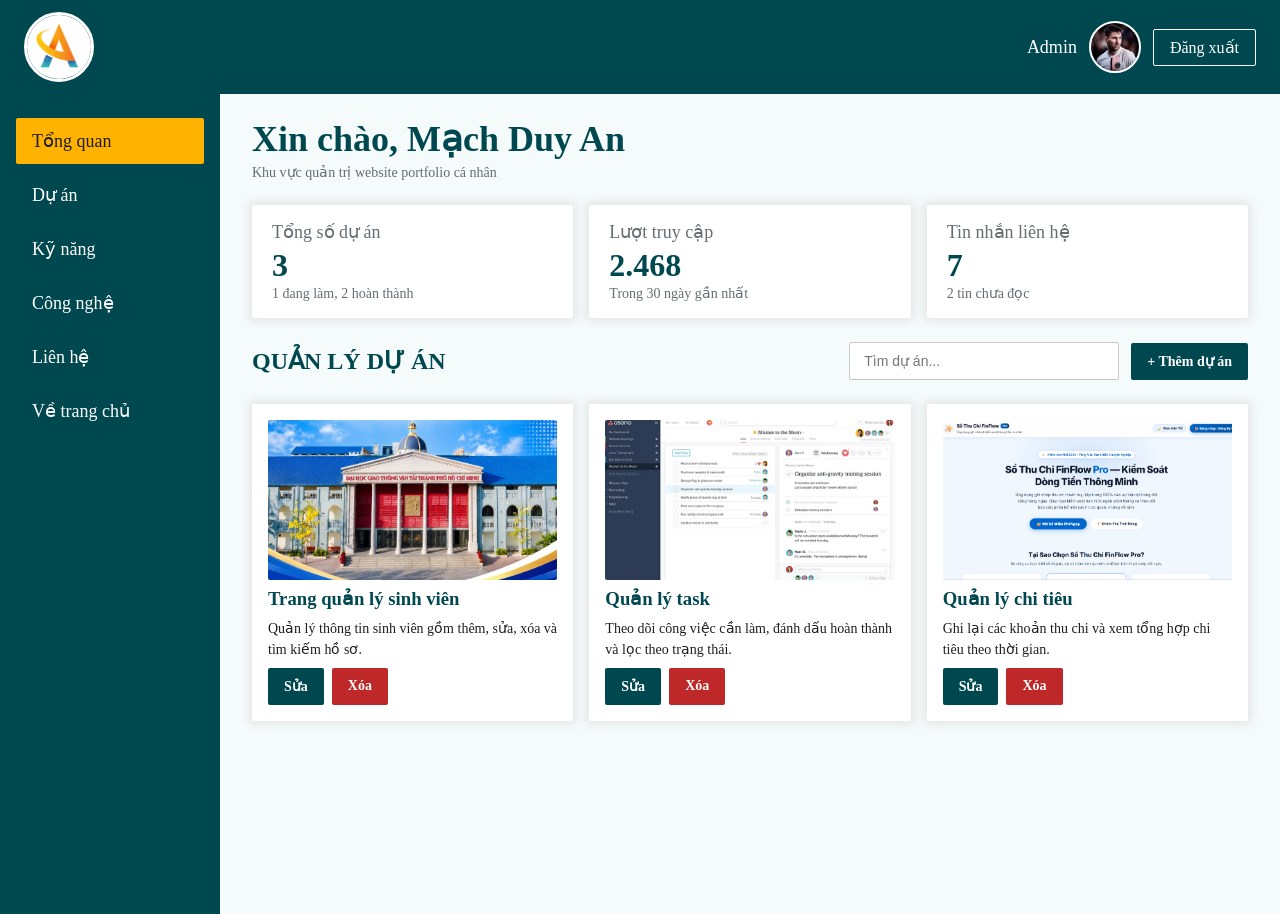
==== admin.html @ 251d4457 "first commit" ====
<!doctype html>
<html>
  <head>
    <title>Trang quản trị</title>
    <meta charset="utf-8" />
    <meta name="viewport" content="width=device-width, initial-scale=1.0" />
    <link rel="stylesheet" type="text/css" href="style.css" />
  </head>
  <body class="admin">
    <header class="topbar">
      <div class="brand">
        <img src="img/logo.jpg" alt="Logo" />
      </div>
      <div class="user">
        <span>Admin</span>
        <img src="img/avt.jpg" alt="Ảnh đại diện" />
        <a class="logout" href="login.html">Đăng xuất</a>
      </div>
    </header>

    <div class="layout">
      <aside class="sidebar">
        <ul>
          <li><a class="active" href="#">Tổng quan</a></li>
          <li><a href="#">Dự án</a></li>
          <li><a href="#">Kỹ năng</a></li>
          <li><a href="#">Công nghệ</a></li>
          <li><a href="#">Liên hệ</a></li>
          <li><a href="index.html">Về trang chủ</a></li>
        </ul>
      </aside>

      <main class="main">
        <div class="welcome">
          <h1>Xin chào, Mạch Duy An</h1>
          <p>Khu vực quản trị website portfolio cá nhân</p>
        </div>

        <section class="stats">
          <div class="stat">
            <p>Tổng số dự án</p>
            <strong>3</strong>
            <small>1 đang làm, 2 hoàn thành</small>
          </div>
          <div class="stat">
            <p>Lượt truy cập</p>
            <strong>2.468</strong>
            <small>Trong 30 ngày gần nhất</small>
          </div>
          <div class="stat">
            <p>Tin nhắn liên hệ</p>
            <strong>7</strong>
            <small>2 tin chưa đọc</small>
          </div>
        </section>

        <div class="toolbar">
          <h2>Quản lý dự án</h2>
          <div class="actions">
            <input type="text" placeholder="Tìm dự án..." />
            <a class="btn" href="#">+ Thêm dự án</a>
          </div>
        </div>

        <section class="cards">
          <div class="card">
            <img src="img/quanlysinhvien.png" alt="Trang quản lý sinh viên" />
            <h3>Trang quản lý sinh viên</h3>
            <p>Quản lý thông tin sinh viên gồm thêm, sửa, xóa và tìm kiếm hồ sơ.</p>
            <div class="btns">
              <a class="btn" href="#">Sửa</a>
              <a class="btn btn-danger" href="#">Xóa</a>
            </div>
          </div>
          <div class="card">
            <img src="img/quanlytask.jpg" alt="Quản lý task" />
            <h3>Quản lý task</h3>
            <p>Theo dõi công việc cần làm, đánh dấu hoàn thành và lọc theo trạng thái.</p>
            <div class="btns">
              <a class="btn" href="#">Sửa</a>
              <a class="btn btn-danger" href="#">Xóa</a>
            </div>
          </div>
          <div class="card">
            <img src="img/quanlychitieu.png" alt="Quản lý chi tiêu" />
            <h3>Quản lý chi tiêu</h3>
            <p>Ghi lại các khoản thu chi và xem tổng hợp chi tiêu theo thời gian.</p>
            <div class="btns">
              <a class="btn" href="#">Sửa</a>
              <a class="btn btn-danger" href="#">Xóa</a>
            </div>
          </div>
        </section>
      </main>
    </div>
  </body>
</html>
---- style.css ----
*{
    margin:0px;
}
html{
    scroll-behavior:smooth;
}
:root{
    /* Màu */
    --color-primary: rgb(0, 72, 80);
    --color-secondary: rgb(255, 179, 0);
    --color-accent: rgb(0, 170, 179);
    --color-dark: rgb(0, 42, 48);
    --color-background: rgb(245, 250, 250);
    --color-surface: rgb(255, 255, 255);
    --color-text: rgb(30, 30, 30);
    --color-muted: rgb(100, 110, 115);
    --color-border: rgb(200, 200, 200);
    --color-thumb: rgb(230, 230, 230);
    --color-danger: rgb(190, 40, 40);
    --shadow: rgba(200, 190, 190, 0.346) 0px 0px 10px 3px;

    /* Cỡ chữ */
    --font-size-small: 14px;
    --font-size-normal: 16px;
    --font-size-base: 18px;
    --font-size-medium: 20px;
    --font-size-large: 24px;
    --font-size-xlarge: 32px;
    --font-size-title: 36px;

    /* Bo góc */
    --radius: 2px;
    --radius-round: 50%;
}
body{
    width:1200px;
    max-width: 100%;
    margin:auto;
}
img{
    width:100%;
}

/* ===== Trang chủ ===== */
header{
    background-color: var(--color-primary);
    min-height:80px;
    display:grid;
    grid-template-columns: 1fr auto 1fr;
    align-items:center;
    gap:16px;
    padding:0px 24px;
    box-sizing:border-box;
    box-shadow: 0 0 0 100vmax var(--color-primary);
    clip-path: inset(0 -100vmax);
}
header .logo{
    justify-self:start;
}
header .loginbutton{
    justify-self:end;
}
.logo{
    display:flex;
    align-items: center;
    gap:12px;
    padding:5px;
}
.logo img{
    width:120px;
    height:120px;
    object-fit: cover;
    border-radius: var(--radius-round);
}
.profile-name{
    color: var(--color-surface);
    font-size: var(--font-size-medium);
    font-weight: bold;
    line-height: 1;
}
.search{
    display:flex;
    align-items: center;
}
#search-input{
    outline:none;
    border-radius: var(--radius);
    border:none;
    padding:10px 16px;
    font-size: var(--font-size-base);
    width: 350px;
}
.loginbutton{
    display:flex;
    padding:5px;
    align-items: center;
    gap:8px;
}
.login-btn{
    background-color: var(--color-surface);
    color: var(--color-primary);
    font-size: var(--font-size-medium);
    font-weight: bold;
    padding: 10px 24px;
    border-radius: var(--radius);
    text-decoration: none;
}
.login-btn:hover,
.project-btn:hover,
.submit:hover,
.btn:hover{
    background-color: var(--color-secondary);
    color: var(--color-text);
}
.footer-col a:hover{
    color: var(--color-secondary);
}
.box .back:hover{
    color: var(--color-accent);
}
nav{
    background-color: var(--color-primary);
    display:flex;
    justify-content: center;
    box-shadow: 0 0 0 100vmax var(--color-primary);
    clip-path: inset(0 -100vmax);
}
.menu-check{
    display:none;
}
.menu-icon{
    width:40px;
    display:none;
    cursor:pointer;
}
.menu-icon img{
    filter: invert(1);
}
.menu{
    display:flex;
    list-style: none;
    justify-content: center;
}
.menu>li{
    padding:8px 5px;
}
.menu a{
    text-decoration: none;
    color: var(--color-surface);
    font-size: var(--font-size-medium);
    font-weight: bold;
}
.menu>li:hover{
    background-color: var(--color-secondary);
}
section{
    min-height:280px;
}
.category-title{
    border-left: 5px var(--color-primary) solid;
    padding: 5px 10px;
    color: var(--color-primary);
    border-radius: var(--radius);
    margin: 20px 0px;
    text-transform: uppercase;
}
footer{
    background-color: var(--color-dark);
    color: var(--color-surface);
    min-height:80px;
    display:grid;
    grid-template-columns: repeat(2, 1fr);
    gap:16px;
    padding:24px 16px;
    box-shadow: 0 0 0 100vmax var(--color-dark);
    clip-path: inset(0 -100vmax);
}
.footer-col h3{
    color: var(--color-secondary);
    text-transform: uppercase;
    margin-bottom:8px;
}
.footer-col p{
    line-height:1.8;
}
.footer-col a{
    color: var(--color-surface);
    text-decoration:none;
}
.profile-card{
    display:grid;
    grid-template-columns: 1fr 1fr;
    gap:24px;
    align-items:center;
    padding:16px;
}
.profile-intro{
    order:1;
}
.profile-avatar{
    order:2;
    width:100%;
    max-width:420px;
    aspect-ratio:1 / 1;
    justify-self:center;
    object-fit:cover;
    border-radius: var(--radius-round);
    border:4px solid var(--color-secondary);
}
.profile-intro h1{
    color: var(--color-primary);
    font-size: var(--font-size-title);
}
.profile-major{
    color: var(--color-accent);
    font-size: var(--font-size-medium);
    margin-top:8px;
}
.profile-school{
    color: var(--color-accent);
    font-size: var(--font-size-base);
    margin-top:6px;
}
.profile-intro p{
    margin-top:12px;
    line-height:1.5;
}
.skills-section{
    display:grid;
    grid-template-columns: 1fr 2fr;
    gap:16px;
}
.skill-card{
    background-color: var(--color-surface);
    padding:16px;
    border-radius: var(--radius);
    box-shadow: var(--shadow);
}
.skill-card h3{
    color: var(--color-primary);
    margin-bottom:10px;
}
.skill-card ul{
    list-style:none;
}
.skill-card li{
    padding:4px 0px;
}
.tools-section{
    display:grid;
    grid-template-columns: repeat(3, 1fr);
    gap:16px;
    margin-bottom:16px;
}
.tool-card{
    display:flex;
    align-items:center;
    gap:16px;
    background-color: var(--color-surface);
    padding:16px;
    border-radius: var(--radius);
    box-shadow: var(--shadow);
}
.tool-icon{
    width:56px;
    height:56px;
    flex-shrink:0;
}
.tool-icon img{
    width:100%;
    height:100%;
    object-fit:contain;
}
.tool-card h3{
    color: var(--color-primary);
    margin-bottom:4px;
}
.project-section{
    display:grid;
    grid-template-columns: 2fr 1fr;
    gap:16px;
}
.project-card{
    background-color: var(--color-surface);
    padding:16px;
    border-radius: var(--radius);
    box-shadow: var(--shadow);
}
.project-featured{
    grid-row: span 2;
}
.project-card h3{
    color: var(--color-primary);
    margin-bottom:8px;
}
.project-thumb{
    aspect-ratio: 16 / 9;
    background-color: var(--color-thumb);
    border-radius: var(--radius);
    margin-bottom:8px;
    overflow:hidden;
}
.project-featured .project-thumb{
    aspect-ratio: 16 / 10;
}
.project-thumb img{
    width:100%;
    height:100%;
    object-fit:cover;
}
.project-card p{
    line-height:1.5;
}
.project-btn{
    display:inline-block;
    background-color: var(--color-primary);
    color: var(--color-surface);
    padding:10px 20px;
    border-radius: var(--radius);
    text-decoration:none;
    margin-top:8px;
}
@media(max-width: 1023px){
    .tools-section{
        grid-template-columns: repeat(2, 1fr);
    }
    #search-input{
        width:240px;
    }
    .project-section{
        grid-template-columns: 1fr;
    }
    .project-featured{
        grid-row: auto;
    }
}
@media(max-width: 767px){
    header{
        display:flex;
        justify-content:space-between;
        padding:8px 12px;
        gap:8px;
    }
    .logo{
        gap:8px;
        padding:0px;
    }
    .logo img{
        width:56px;
        height:56px;
    }
    .menu-icon{
        display:block;
        width:36px;
        order:-1;
    }
    .profile-name{
        font-size: var(--font-size-normal);
    }
    .search{
        flex:1;
        min-width:0;
        max-width:220px;
    }
    #search-input{
        width:100%;
        min-width:0;
        box-sizing:border-box;
        font-size: var(--font-size-small);
        padding:8px 12px;
    }
    .login-btn{
        font-size: var(--font-size-small);
        padding:8px 12px;
        white-space:nowrap;
    }
    nav{
        flex-direction: column;
    }
    .menu{
        display:none;
        flex-direction: column;
        width:100%;
    }
    .menu-check:checked ~ nav .menu{
        display:flex;
    }
    .menu>li{
        text-align:center;
    }
    .profile-card{
        grid-template-columns: 1fr;
        justify-items:center;
        text-align:center;
    }
    .profile-intro,
    .profile-avatar{
        order:0;
    }
    .profile-avatar{
        width:200px;
        height:200px;
        aspect-ratio:auto;
    }
    .skills-section,
    .tools-section,
    footer{
        grid-template-columns: 1fr;
    }
}

/* ===== Trang đăng nhập ===== */
.auth{
    width:100%;
    max-width:none;
    min-height:100vh;
    display:flex;
    flex-direction:column;
    background-color: var(--color-background);
    color: var(--color-text);
}
.auth footer{
    margin-top:auto;
}
.brand span{
    color: var(--color-surface);
    font-size: var(--font-size-medium);
    font-weight:bold;
}
.login{
    width:calc(100% - 32px);
    max-width:900px;
    margin:40px auto;
    display:grid;
    grid-template-columns: 1fr 1fr;
    box-shadow: var(--shadow);
}
.intro{
    background-color: var(--color-primary);
    color: var(--color-surface);
    padding:40px 32px;
    display:flex;
    flex-direction:column;
    justify-content:center;
    gap:16px;
    border-left:5px solid var(--color-secondary);
}
.intro h2{
    font-size: var(--font-size-title);
    color: var(--color-secondary);
}
.intro p{
    font-size: var(--font-size-base);
    line-height:1.6;
}
.intro ul{
    padding-left:20px;
    line-height:1.8;
}
.box{
    background-color: var(--color-surface);
    padding:40px 32px;
    display:flex;
    flex-direction:column;
    justify-content:center;
}
.box h1{
    color: var(--color-primary);
    text-align:center;
    margin-bottom:24px;
}
.box label{
    display:block;
    color: var(--color-primary);
    font-weight:bold;
    margin-bottom:6px;
}
.box input{
    width:100%;
    box-sizing:border-box;
    padding:10px 12px;
    font-size: var(--font-size-normal);
    border:1px solid var(--color-border);
    border-radius: var(--radius);
    margin-bottom:16px;
}
.submit{
    display:block;
    text-align:center;
    padding:12px;
    font-size: var(--font-size-base);
    font-weight:bold;
    color: var(--color-surface);
    background-color: var(--color-primary);
    border-radius: var(--radius);
    text-decoration:none;
}
.box .back{
    display:block;
    text-align:center;
    margin-top:16px;
    color: var(--color-primary);
}

/* ===== Trang quản trị ===== */
.admin{
    width:100%;
    max-width:none;
    background-color: var(--color-background);
    color: var(--color-text);
}
.topbar{
    display:flex;
    justify-content:space-between;
    align-items:center;
    flex-wrap:wrap;
    gap:12px;
    padding:12px 24px;
    background-color: var(--color-primary);
    min-height:80px;
}
.brand{
    display:flex;
    align-items:center;
    gap:12px;
}
.brand img{
    width:64px;
    height:64px;
    object-fit:cover;
    border-radius: var(--radius-round);
    border:3px solid var(--color-surface);
}
.user{
    display:flex;
    align-items:center;
    gap:12px;
}
.user span{
    color: var(--color-surface);
    font-size: var(--font-size-base);
}
.user img{
    width:48px;
    height:48px;
    object-fit:cover;
    border-radius: var(--radius-round);
    border:2px solid var(--color-surface);
}
.logout{
    color: var(--color-surface);
    text-decoration:none;
    padding:8px 16px;
    border:1px solid var(--color-surface);
    border-radius: var(--radius);
}
.logout:hover{
    background-color: var(--color-secondary);
    border-color: var(--color-secondary);
    color: var(--color-text);
}
.layout{
    display:grid;
    grid-template-columns: 220px 1fr;
    min-height: calc(100vh - 80px);
}
.sidebar{
    background-color: var(--color-primary);
    padding:24px 16px;
}
.sidebar ul{
    list-style:none;
    padding:0px;
    display:flex;
    flex-direction:column;
    gap:8px;
}
.sidebar a{
    display:block;
    padding:12px 16px;
    color: var(--color-surface);
    text-decoration:none;
    font-size: var(--font-size-base);
    border-radius: var(--radius);
}
.sidebar a.active,
.sidebar a:hover{
    background-color: var(--color-secondary);
    color: var(--color-text);
}
.main{
    display:flex;
    flex-direction:column;
    gap:24px;
    padding:24px 32px;
    min-width:0;
}
.main section{
    min-height:0;
}
.welcome h1{
    color: var(--color-primary);
    font-size: var(--font-size-title);
}
.welcome p{
    color: var(--color-muted);
    font-size: var(--font-size-small);
    margin-top:4px;
}
.stats{
    display:grid;
    grid-template-columns: repeat(auto-fit, minmax(200px, 1fr));
    gap:16px;
}
.stat{
    background-color: var(--color-surface);
    padding:16px 20px;
    border-radius: var(--radius);
    box-shadow: var(--shadow);
}
.stat p{
    color: var(--color-muted);
    font-size: var(--font-size-base);
}
.stat strong{
    display:block;
    color: var(--color-primary);
    font-size: var(--font-size-xlarge);
    margin-top:4px;
}
.stat small{
    color: var(--color-muted);
    font-size: var(--font-size-small);
}
.toolbar{
    display:flex;
    justify-content:space-between;
    align-items:center;
    flex-wrap:wrap;
    gap:12px;
}
.toolbar h2{
    color: var(--color-primary);
    font-size: var(--font-size-large);
    text-transform:uppercase;
}
.actions{
    display:flex;
    gap:12px;
    flex-wrap:wrap;
    align-items:center;
}
.actions input{
    padding:10px 14px;
    font-size: var(--font-size-small);
    border:1px solid var(--color-border);
    border-radius: var(--radius);
    width:240px;
}
.btn{
    display:inline-block;
    padding:10px 16px;
    font-size: var(--font-size-small);
    font-weight:bold;
    border-radius: var(--radius);
    text-decoration:none;
    color: var(--color-surface);
    background-color: var(--color-primary);
}
.btn-danger{
    background-color: var(--color-danger);
}
.cards{
    display:grid;
    grid-template-columns: repeat(auto-fit, minmax(240px, 1fr));
    gap:16px;
}
.card{
    background-color: var(--color-surface);
    padding:16px;
    border-radius: var(--radius);
    box-shadow: var(--shadow);
    display:flex;
    flex-direction:column;
    gap:8px;
}
.card img{
    height:160px;
    object-fit:cover;
    border-radius: var(--radius);
}
.card h3{
    color: var(--color-primary);
}
.card p{
    font-size: var(--font-size-small);
    line-height:1.5;
}
.btns{
    display:flex;
    gap:8px;
    margin-top:auto;
}
@media(max-width: 1023px){
    .layout{
        grid-template-columns: 180px 1fr;
    }
    .main{
        padding:24px 20px;
    }
}
@media(max-width: 767px){
    .topbar{
        padding:12px 16px;
    }
    .brand img{
        width:48px;
        height:48px;
    }
    .layout{
        grid-template-columns: 1fr;
    }
    .sidebar{
        padding:12px 16px;
    }
    .sidebar ul{
        flex-direction:row;
        flex-wrap:wrap;
    }
    .sidebar a{
        padding:8px 12px;
    }
    .main{
        padding:16px;
    }
    .actions input{
        width:100%;
    }
    .cards{
        grid-template-columns: 1fr;
    }
    .card img{
        height:140px;
    }
    .login{
        grid-template-columns: 1fr;
        margin:24px auto;
    }
    .intro{
        padding:24px 20px;
    }
    .intro h2{
        font-size: var(--font-size-large);
    }
    .box{
        padding:24px 20px;
    }
}
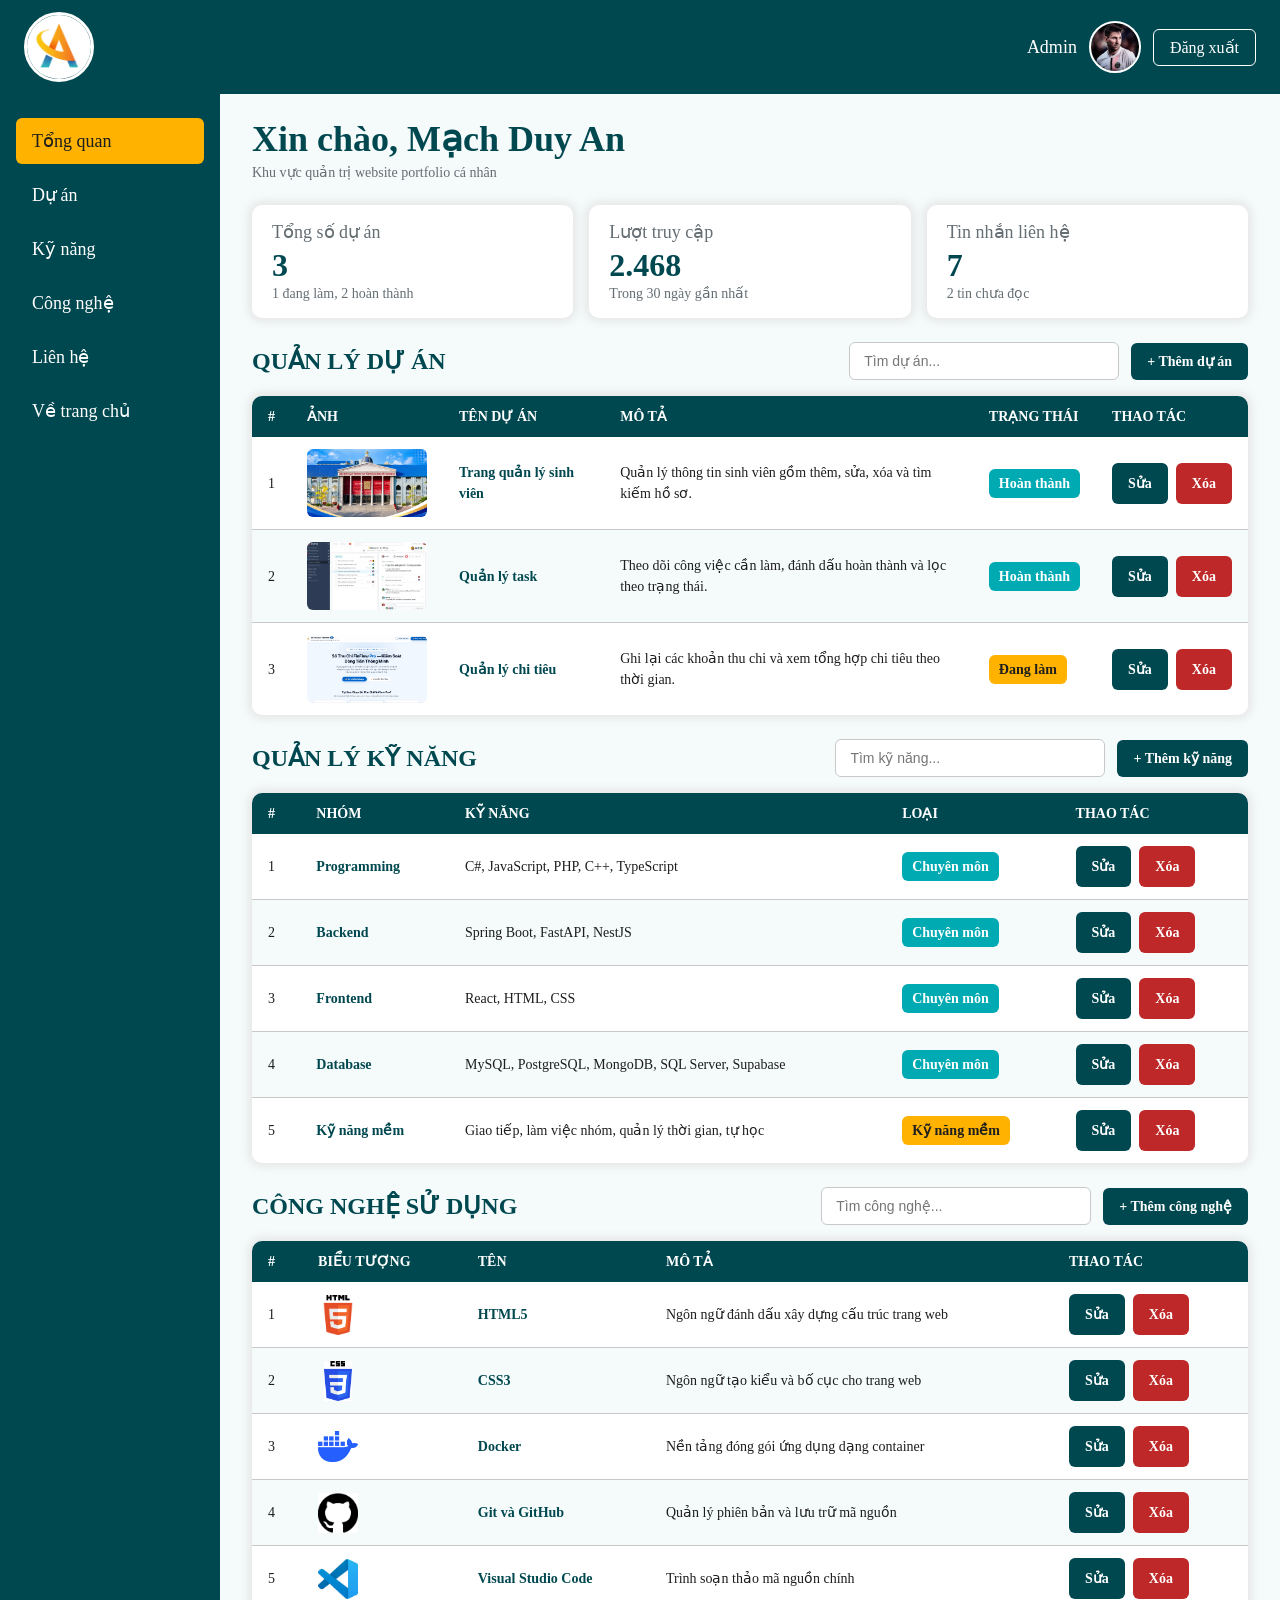
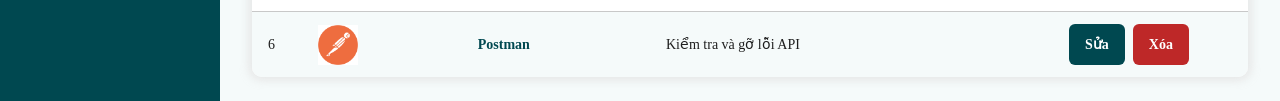
==== commit 037a2468: "update admin stype.css" ====
--- a/admin.html
+++ b/admin.html
@@ -22,9 +22,9 @@
       <aside class="sidebar">
         <ul>
           <li><a class="active" href="#">Tổng quan</a></li>
-          <li><a href="#">Dự án</a></li>
-          <li><a href="#">Kỹ năng</a></li>
-          <li><a href="#">Công nghệ</a></li>
+          <li><a href="#du-an">Dự án</a></li>
+          <li><a href="#ky-nang">Kỹ năng</a></li>
+          <li><a href="#cong-nghe">Công nghệ</a></li>
           <li><a href="#">Liên hệ</a></li>
           <li><a href="index.html">Về trang chủ</a></li>
         </ul>
@@ -54,41 +54,250 @@
           </div>
         </section>
 
-        <div class="toolbar">
-          <h2>Quản lý dự án</h2>
-          <div class="actions">
-            <input type="text" placeholder="Tìm dự án..." />
-            <a class="btn" href="#">+ Thêm dự án</a>
-          </div>
-        </div>
-
-        <section class="cards">
-          <div class="card">
-            <img src="img/quanlysinhvien.png" alt="Trang quản lý sinh viên" />
-            <h3>Trang quản lý sinh viên</h3>
-            <p>Quản lý thông tin sinh viên gồm thêm, sửa, xóa và tìm kiếm hồ sơ.</p>
-            <div class="btns">
-              <a class="btn" href="#">Sửa</a>
-              <a class="btn btn-danger" href="#">Xóa</a>
+        <section class="panel" id="du-an">
+          <div class="toolbar">
+            <h2>Quản lý dự án</h2>
+            <div class="actions">
+              <input type="text" placeholder="Tìm dự án..." />
+              <a class="btn" href="#">+ Thêm dự án</a>
             </div>
           </div>
-          <div class="card">
-            <img src="img/quanlytask.jpg" alt="Quản lý task" />
-            <h3>Quản lý task</h3>
-            <p>Theo dõi công việc cần làm, đánh dấu hoàn thành và lọc theo trạng thái.</p>
-            <div class="btns">
-              <a class="btn" href="#">Sửa</a>
-              <a class="btn btn-danger" href="#">Xóa</a>
+          <div class="table-box">
+            <table>
+              <thead>
+                <tr>
+                  <th>#</th>
+                  <th>Ảnh</th>
+                  <th>Tên dự án</th>
+                  <th>Mô tả</th>
+                  <th>Trạng thái</th>
+                  <th>Thao tác</th>
+                </tr>
+              </thead>
+              <tbody>
+                <tr>
+                  <td>1</td>
+                  <td><img class="thumb" src="img/quanlysinhvien.png" alt="Trang quản lý sinh viên" /></td>
+                  <td><b>Trang quản lý sinh viên</b></td>
+                  <td>Quản lý thông tin sinh viên gồm thêm, sửa, xóa và tìm kiếm hồ sơ.</td>
+                  <td><span class="tag tag-done">Hoàn thành</span></td>
+                  <td>
+                    <div class="btns">
+                      <a class="btn" href="#">Sửa</a>
+                      <a class="btn btn-danger" href="#">Xóa</a>
+                    </div>
+                  </td>
+                </tr>
+                <tr>
+                  <td>2</td>
+                  <td><img class="thumb" src="img/quanlytask.jpg" alt="Quản lý task" /></td>
+                  <td><b>Quản lý task</b></td>
+                  <td>Theo dõi công việc cần làm, đánh dấu hoàn thành và lọc theo trạng thái.</td>
+                  <td><span class="tag tag-done">Hoàn thành</span></td>
+                  <td>
+                    <div class="btns">
+                      <a class="btn" href="#">Sửa</a>
+                      <a class="btn btn-danger" href="#">Xóa</a>
+                    </div>
+                  </td>
+                </tr>
+                <tr>
+                  <td>3</td>
+                  <td><img class="thumb" src="img/quanlychitieu.png" alt="Quản lý chi tiêu" /></td>
+                  <td><b>Quản lý chi tiêu</b></td>
+                  <td>Ghi lại các khoản thu chi và xem tổng hợp chi tiêu theo thời gian.</td>
+                  <td><span class="tag tag-doing">Đang làm</span></td>
+                  <td>
+                    <div class="btns">
+                      <a class="btn" href="#">Sửa</a>
+                      <a class="btn btn-danger" href="#">Xóa</a>
+                    </div>
+                  </td>
+                </tr>
+              </tbody>
+            </table>
+          </div>
+        </section>
+
+        <section class="panel" id="ky-nang">
+          <div class="toolbar">
+            <h2>Quản lý kỹ năng</h2>
+            <div class="actions">
+              <input type="text" placeholder="Tìm kỹ năng..." />
+              <a class="btn" href="#">+ Thêm kỹ năng</a>
             </div>
           </div>
-          <div class="card">
-            <img src="img/quanlychitieu.png" alt="Quản lý chi tiêu" />
-            <h3>Quản lý chi tiêu</h3>
-            <p>Ghi lại các khoản thu chi và xem tổng hợp chi tiêu theo thời gian.</p>
-            <div class="btns">
-              <a class="btn" href="#">Sửa</a>
-              <a class="btn btn-danger" href="#">Xóa</a>
+          <div class="table-box">
+            <table>
+              <thead>
+                <tr>
+                  <th>#</th>
+                  <th>Nhóm</th>
+                  <th>Kỹ năng</th>
+                  <th>Loại</th>
+                  <th>Thao tác</th>
+                </tr>
+              </thead>
+              <tbody>
+                <tr>
+                  <td>1</td>
+                  <td><b>Programming</b></td>
+                  <td>C#, JavaScript, PHP, C++, TypeScript</td>
+                  <td><span class="tag tag-done">Chuyên môn</span></td>
+                  <td>
+                    <div class="btns">
+                      <a class="btn" href="#">Sửa</a>
+                      <a class="btn btn-danger" href="#">Xóa</a>
+                    </div>
+                  </td>
+                </tr>
+                <tr>
+                  <td>2</td>
+                  <td><b>Backend</b></td>
+                  <td>Spring Boot, FastAPI, NestJS</td>
+                  <td><span class="tag tag-done">Chuyên môn</span></td>
+                  <td>
+                    <div class="btns">
+                      <a class="btn" href="#">Sửa</a>
+                      <a class="btn btn-danger" href="#">Xóa</a>
+                    </div>
+                  </td>
+                </tr>
+                <tr>
+                  <td>3</td>
+                  <td><b>Frontend</b></td>
+                  <td>React, HTML, CSS</td>
+                  <td><span class="tag tag-done">Chuyên môn</span></td>
+                  <td>
+                    <div class="btns">
+                      <a class="btn" href="#">Sửa</a>
+                      <a class="btn btn-danger" href="#">Xóa</a>
+                    </div>
+                  </td>
+                </tr>
+                <tr>
+                  <td>4</td>
+                  <td><b>Database</b></td>
+                  <td>MySQL, PostgreSQL, MongoDB, SQL Server, Supabase</td>
+                  <td><span class="tag tag-done">Chuyên môn</span></td>
+                  <td>
+                    <div class="btns">
+                      <a class="btn" href="#">Sửa</a>
+                      <a class="btn btn-danger" href="#">Xóa</a>
+                    </div>
+                  </td>
+                </tr>
+                <tr>
+                  <td>5</td>
+                  <td><b>Kỹ năng mềm</b></td>
+                  <td>Giao tiếp, làm việc nhóm, quản lý thời gian, tự học</td>
+                  <td><span class="tag tag-doing">Kỹ năng mềm</span></td>
+                  <td>
+                    <div class="btns">
+                      <a class="btn" href="#">Sửa</a>
+                      <a class="btn btn-danger" href="#">Xóa</a>
+                    </div>
+                  </td>
+                </tr>
+              </tbody>
+            </table>
+          </div>
+        </section>
+
+        <section class="panel" id="cong-nghe">
+          <div class="toolbar">
+            <h2>Công nghệ sử dụng</h2>
+            <div class="actions">
+              <input type="text" placeholder="Tìm công nghệ..." />
+              <a class="btn" href="#">+ Thêm công nghệ</a>
             </div>
+          </div>
+          <div class="table-box">
+            <table>
+              <thead>
+                <tr>
+                  <th>#</th>
+                  <th>Biểu tượng</th>
+                  <th>Tên</th>
+                  <th>Mô tả</th>
+                  <th>Thao tác</th>
+                </tr>
+              </thead>
+              <tbody>
+                <tr>
+                  <td>1</td>
+                  <td><img class="icon" src="img/html.png" alt="HTML5" /></td>
+                  <td><b>HTML5</b></td>
+                  <td>Ngôn ngữ đánh dấu xây dựng cấu trúc trang web</td>
+                  <td>
+                    <div class="btns">
+                      <a class="btn" href="#">Sửa</a>
+                      <a class="btn btn-danger" href="#">Xóa</a>
+                    </div>
+                  </td>
+                </tr>
+                <tr>
+                  <td>2</td>
+                  <td><img class="icon" src="img/css.png" alt="CSS3" /></td>
+                  <td><b>CSS3</b></td>
+                  <td>Ngôn ngữ tạo kiểu và bố cục cho trang web</td>
+                  <td>
+                    <div class="btns">
+                      <a class="btn" href="#">Sửa</a>
+                      <a class="btn btn-danger" href="#">Xóa</a>
+                    </div>
+                  </td>
+                </tr>
+                <tr>
+                  <td>3</td>
+                  <td><img class="icon" src="img/docker.png" alt="Docker" /></td>
+                  <td><b>Docker</b></td>
+                  <td>Nền tảng đóng gói ứng dụng dạng container</td>
+                  <td>
+                    <div class="btns">
+                      <a class="btn" href="#">Sửa</a>
+                      <a class="btn btn-danger" href="#">Xóa</a>
+                    </div>
+                  </td>
+                </tr>
+                <tr>
+                  <td>4</td>
+                  <td><img class="icon" src="img/github.png" alt="Git và GitHub" /></td>
+                  <td><b>Git và GitHub</b></td>
+                  <td>Quản lý phiên bản và lưu trữ mã nguồn</td>
+                  <td>
+                    <div class="btns">
+                      <a class="btn" href="#">Sửa</a>
+                      <a class="btn btn-danger" href="#">Xóa</a>
+                    </div>
+                  </td>
+                </tr>
+                <tr>
+                  <td>5</td>
+                  <td><img class="icon" src="img/vscode.jpg" alt="Visual Studio Code" /></td>
+                  <td><b>Visual Studio Code</b></td>
+                  <td>Trình soạn thảo mã nguồn chính</td>
+                  <td>
+                    <div class="btns">
+                      <a class="btn" href="#">Sửa</a>
+                      <a class="btn btn-danger" href="#">Xóa</a>
+                    </div>
+                  </td>
+                </tr>
+                <tr>
+                  <td>6</td>
+                  <td><img class="icon" src="img/postman.png" alt="Postman" /></td>
+                  <td><b>Postman</b></td>
+                  <td>Kiểm tra và gỡ lỗi API</td>
+                  <td>
+                    <div class="btns">
+                      <a class="btn" href="#">Sửa</a>
+                      <a class="btn btn-danger" href="#">Xóa</a>
+                    </div>
+                  </td>
+                </tr>
+              </tbody>
+            </table>
           </div>
         </section>
       </main>
--- a/style.css
+++ b/style.css
@@ -29,7 +29,8 @@
     --font-size-title: 36px;
 
     /* Bo góc */
-    --radius: 2px;
+    --radius: 6px;
+    --radius-card: 10px;
     --radius-round: 50%;
 }
 body{
@@ -143,6 +144,7 @@
 }
 .menu>li{
     padding:8px 5px;
+    border-radius: var(--radius);
 }
 .menu a{
     text-decoration: none;
@@ -233,7 +235,7 @@
 .skill-card{
     background-color: var(--color-surface);
     padding:16px;
-    border-radius: var(--radius);
+    border-radius: var(--radius-card);
     box-shadow: var(--shadow);
 }
 .skill-card h3{
@@ -258,7 +260,7 @@
     gap:16px;
     background-color: var(--color-surface);
     padding:16px;
-    border-radius: var(--radius);
+    border-radius: var(--radius-card);
     box-shadow: var(--shadow);
 }
 .tool-icon{
@@ -283,7 +285,7 @@
 .project-card{
     background-color: var(--color-surface);
     padding:16px;
-    border-radius: var(--radius);
+    border-radius: var(--radius-card);
     box-shadow: var(--shadow);
 }
 .project-featured{
@@ -434,6 +436,8 @@
     display:grid;
     grid-template-columns: 1fr 1fr;
     box-shadow: var(--shadow);
+    border-radius: var(--radius-card);
+    overflow:hidden;
 }
 .intro{
     background-color: var(--color-primary);
@@ -615,7 +619,7 @@
 .stat{
     background-color: var(--color-surface);
     padding:16px 20px;
-    border-radius: var(--radius);
+    border-radius: var(--radius-card);
     box-shadow: var(--shadow);
 }
 .stat p{
@@ -670,36 +674,81 @@
 .btn-danger{
     background-color: var(--color-danger);
 }
-.cards{
-    display:grid;
-    grid-template-columns: repeat(auto-fit, minmax(240px, 1fr));
+.panel{
+    display:flex;
+    flex-direction:column;
     gap:16px;
 }
-.card{
+.table-box{
     background-color: var(--color-surface);
-    padding:16px;
-    border-radius: var(--radius);
+    border-radius: var(--radius-card);
     box-shadow: var(--shadow);
-    display:flex;
-    flex-direction:column;
+    overflow-x:auto;
+}
+table{
+    width:100%;
+    border-collapse:collapse;
+    font-size: var(--font-size-small);
+}
+th,
+td{
+    padding:12px 16px;
+    text-align:left;
+    vertical-align:middle;
+}
+th{
+    background-color: var(--color-primary);
+    color: var(--color-surface);
+    text-transform:uppercase;
+    white-space:nowrap;
+}
+td{
+    border-bottom:1px solid var(--color-border);
+    line-height:1.5;
+}
+tbody tr:nth-child(even){
+    background-color: var(--color-background);
+}
+tbody tr:hover{
+    background-color: var(--color-thumb);
+}
+tbody tr:last-child td{
+    border-bottom:none;
+}
+td b{
+    color: var(--color-primary);
+}
+.thumb{
+    width:120px;
+    height:68px;
+    object-fit:cover;
+    border-radius: var(--radius);
+    display:block;
+}
+.icon{
+    width:40px;
+    height:40px;
+    object-fit:contain;
+    display:block;
+}
+.tag{
+    display:inline-block;
+    padding:4px 10px;
+    border-radius: var(--radius);
+    font-weight:bold;
+    white-space:nowrap;
+}
+.tag-done{
+    background-color: var(--color-accent);
+    color: var(--color-surface);
+}
+.tag-doing{
+    background-color: var(--color-secondary);
+    color: var(--color-text);
+}
+.btns{
+    display:flex;
     gap:8px;
-}
-.card img{
-    height:160px;
-    object-fit:cover;
-    border-radius: var(--radius);
-}
-.card h3{
-    color: var(--color-primary);
-}
-.card p{
-    font-size: var(--font-size-small);
-    line-height:1.5;
-}
-.btns{
-    display:flex;
-    gap:8px;
-    margin-top:auto;
 }
 @media(max-width: 1023px){
     .layout{
@@ -736,11 +785,16 @@
     .actions input{
         width:100%;
     }
-    .cards{
-        grid-template-columns: 1fr;
-    }
-    .card img{
-        height:140px;
+    table{
+        min-width:640px;
+    }
+    th,
+    td{
+        padding:10px 12px;
+    }
+    .thumb{
+        width:90px;
+        height:52px;
     }
     .login{
         grid-template-columns: 1fr;
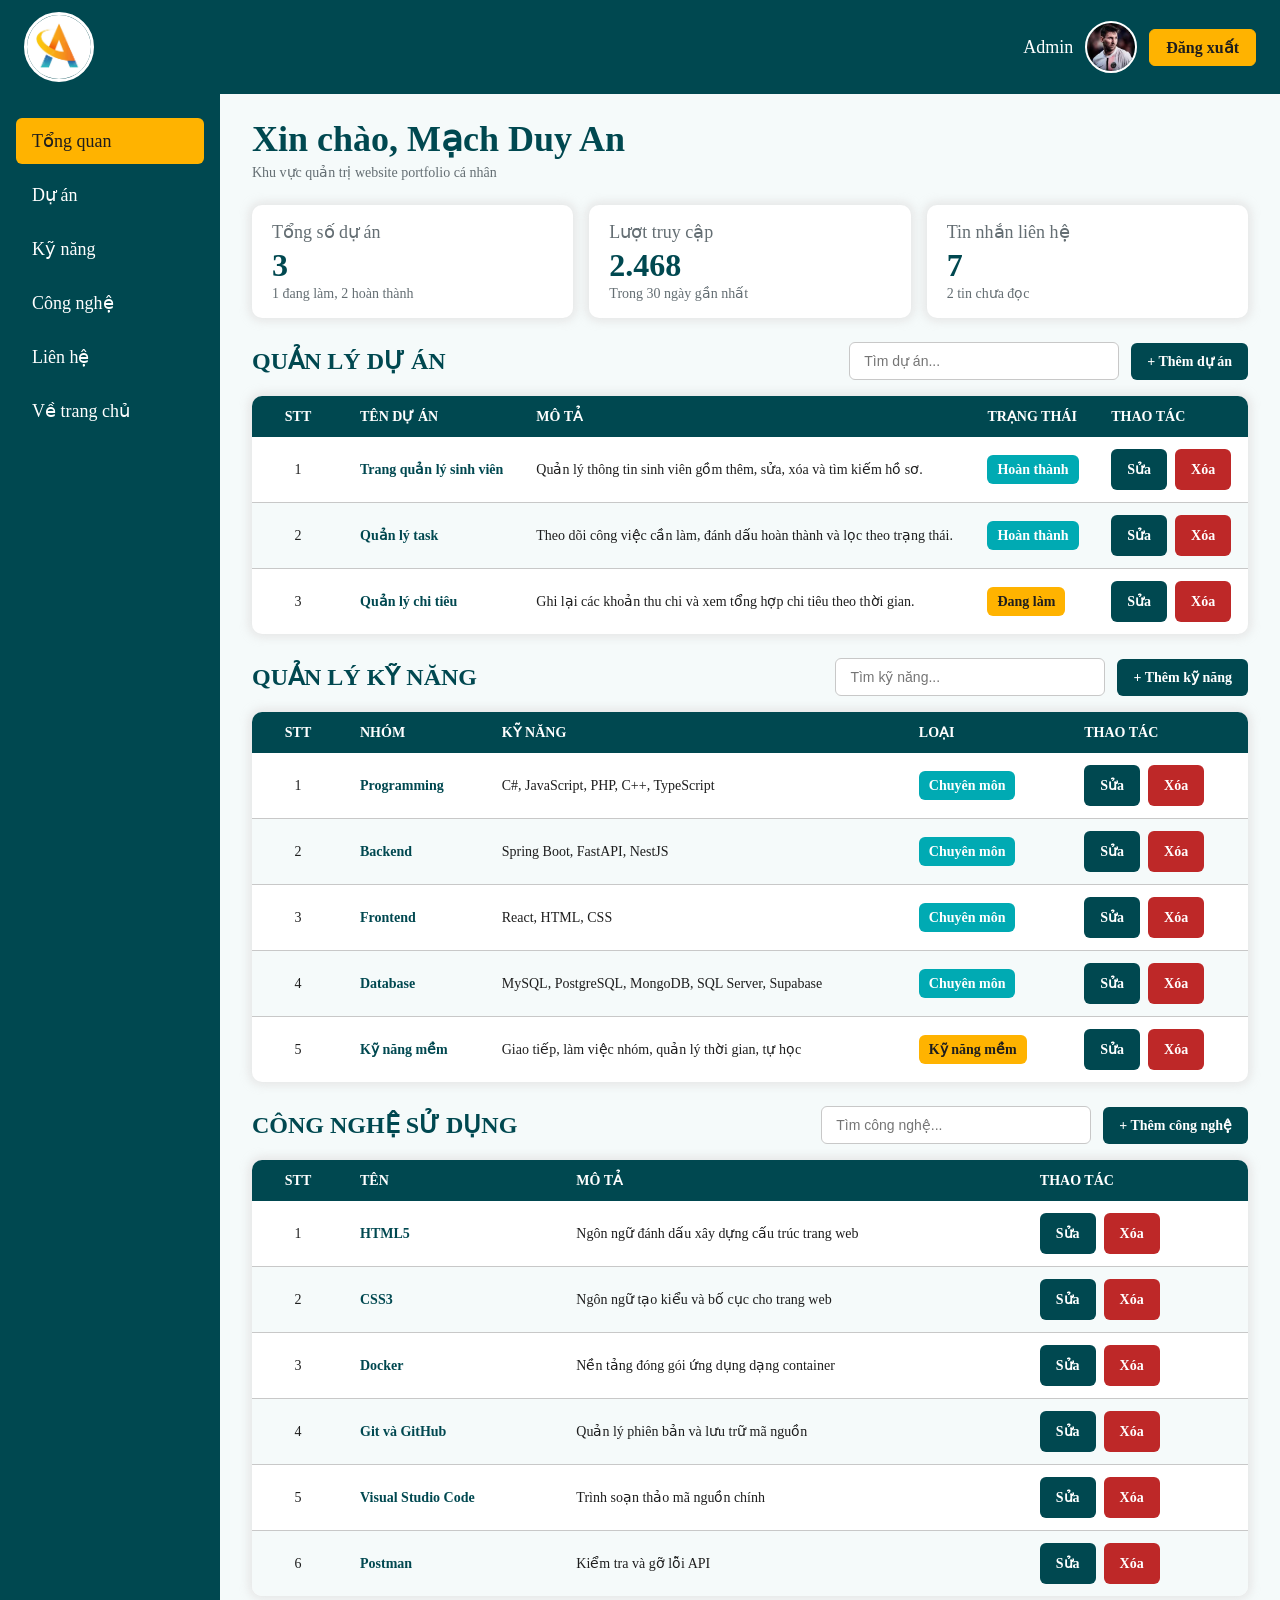
==== commit abf82faa: "update admin" ====
--- a/admin.html
+++ b/admin.html
@@ -66,8 +66,7 @@
             <table>
               <thead>
                 <tr>
-                  <th>#</th>
-                  <th>Ảnh</th>
+                  <th>STT</th>
                   <th>Tên dự án</th>
                   <th>Mô tả</th>
                   <th>Trạng thái</th>
@@ -77,7 +76,6 @@
               <tbody>
                 <tr>
                   <td>1</td>
-                  <td><img class="thumb" src="img/quanlysinhvien.png" alt="Trang quản lý sinh viên" /></td>
                   <td><b>Trang quản lý sinh viên</b></td>
                   <td>Quản lý thông tin sinh viên gồm thêm, sửa, xóa và tìm kiếm hồ sơ.</td>
                   <td><span class="tag tag-done">Hoàn thành</span></td>
@@ -90,7 +88,6 @@
                 </tr>
                 <tr>
                   <td>2</td>
-                  <td><img class="thumb" src="img/quanlytask.jpg" alt="Quản lý task" /></td>
                   <td><b>Quản lý task</b></td>
                   <td>Theo dõi công việc cần làm, đánh dấu hoàn thành và lọc theo trạng thái.</td>
                   <td><span class="tag tag-done">Hoàn thành</span></td>
@@ -103,7 +100,6 @@
                 </tr>
                 <tr>
                   <td>3</td>
-                  <td><img class="thumb" src="img/quanlychitieu.png" alt="Quản lý chi tiêu" /></td>
                   <td><b>Quản lý chi tiêu</b></td>
                   <td>Ghi lại các khoản thu chi và xem tổng hợp chi tiêu theo thời gian.</td>
                   <td><span class="tag tag-doing">Đang làm</span></td>
@@ -131,7 +127,7 @@
             <table>
               <thead>
                 <tr>
-                  <th>#</th>
+                  <th>STT</th>
                   <th>Nhóm</th>
                   <th>Kỹ năng</th>
                   <th>Loại</th>
@@ -216,8 +212,7 @@
             <table>
               <thead>
                 <tr>
-                  <th>#</th>
-                  <th>Biểu tượng</th>
+                  <th>STT</th>
                   <th>Tên</th>
                   <th>Mô tả</th>
                   <th>Thao tác</th>
@@ -226,7 +221,6 @@
               <tbody>
                 <tr>
                   <td>1</td>
-                  <td><img class="icon" src="img/html.png" alt="HTML5" /></td>
                   <td><b>HTML5</b></td>
                   <td>Ngôn ngữ đánh dấu xây dựng cấu trúc trang web</td>
                   <td>
@@ -238,7 +232,6 @@
                 </tr>
                 <tr>
                   <td>2</td>
-                  <td><img class="icon" src="img/css.png" alt="CSS3" /></td>
                   <td><b>CSS3</b></td>
                   <td>Ngôn ngữ tạo kiểu và bố cục cho trang web</td>
                   <td>
@@ -250,7 +243,6 @@
                 </tr>
                 <tr>
                   <td>3</td>
-                  <td><img class="icon" src="img/docker.png" alt="Docker" /></td>
                   <td><b>Docker</b></td>
                   <td>Nền tảng đóng gói ứng dụng dạng container</td>
                   <td>
@@ -262,7 +254,6 @@
                 </tr>
                 <tr>
                   <td>4</td>
-                  <td><img class="icon" src="img/github.png" alt="Git và GitHub" /></td>
                   <td><b>Git và GitHub</b></td>
                   <td>Quản lý phiên bản và lưu trữ mã nguồn</td>
                   <td>
@@ -274,7 +265,6 @@
                 </tr>
                 <tr>
                   <td>5</td>
-                  <td><img class="icon" src="img/vscode.jpg" alt="Visual Studio Code" /></td>
                   <td><b>Visual Studio Code</b></td>
                   <td>Trình soạn thảo mã nguồn chính</td>
                   <td>
@@ -286,7 +276,6 @@
                 </tr>
                 <tr>
                   <td>6</td>
-                  <td><img class="icon" src="img/postman.png" alt="Postman" /></td>
                   <td><b>Postman</b></td>
                   <td>Kiểm tra và gỡ lỗi API</td>
                   <td>
--- a/style.css
+++ b/style.css
@@ -552,16 +552,18 @@
     border:2px solid var(--color-surface);
 }
 .logout{
-    color: var(--color-surface);
+    color: var(--color-text);
+    background-color: var(--color-secondary);
+    font-weight:bold;
     text-decoration:none;
     padding:8px 16px;
-    border:1px solid var(--color-surface);
+    border:1px solid var(--color-secondary);
     border-radius: var(--radius);
 }
 .logout:hover{
-    background-color: var(--color-secondary);
-    border-color: var(--color-secondary);
-    color: var(--color-text);
+    background-color: var(--color-surface);
+    border-color: var(--color-surface);
+    color: var(--color-primary);
 }
 .layout{
     display:grid;
@@ -706,6 +708,11 @@
     border-bottom:1px solid var(--color-border);
     line-height:1.5;
 }
+th:first-child,
+td:first-child{
+    width:60px;
+    text-align:center;
+}
 tbody tr:nth-child(even){
     background-color: var(--color-background);
 }
@@ -717,19 +724,6 @@
 }
 td b{
     color: var(--color-primary);
-}
-.thumb{
-    width:120px;
-    height:68px;
-    object-fit:cover;
-    border-radius: var(--radius);
-    display:block;
-}
-.icon{
-    width:40px;
-    height:40px;
-    object-fit:contain;
-    display:block;
 }
 .tag{
     display:inline-block;
@@ -792,10 +786,6 @@
     td{
         padding:10px 12px;
     }
-    .thumb{
-        width:90px;
-        height:52px;
-    }
     .login{
         grid-template-columns: 1fr;
         margin:24px auto;
